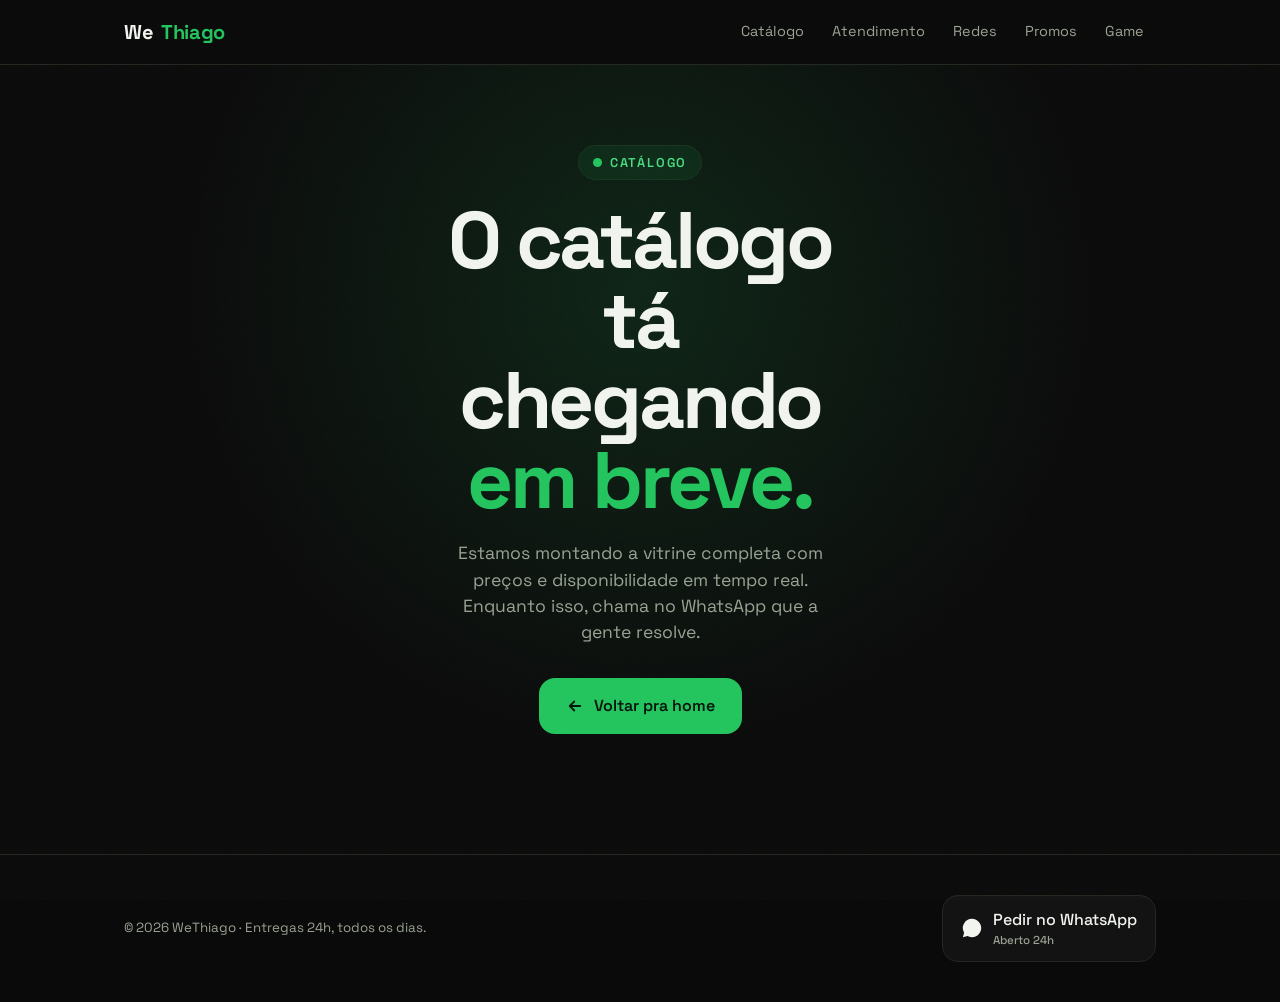
==== catalogo.html @ bdfea1c8 "WeThiago — landing 24h delivery (neon delivery brutalism)" ====
<!DOCTYPE html>
<html lang="pt-BR">
<head>
  <meta charset="UTF-8" />
  <meta name="viewport" content="width=device-width, initial-scale=1.0" />
  <title>WeThiago — Catálogo</title>
  <meta name="description" content="WeThiago · Catálogo · em breve." />
  <link rel="preconnect" href="https://fonts.googleapis.com" />
  <link rel="preconnect" href="https://fonts.gstatic.com" crossorigin />
  <link href="https://fonts.googleapis.com/css2?family=Space+Grotesk:wght@400;500;600;700&display=swap" rel="stylesheet" />
  <link rel="stylesheet" href="style.css" />
</head>
<body>
  <header class="nav">
    <div class="wrap nav__inner">
      <a href="index.html" class="brand">We<span class="dot">Thiago</span></a>
      <nav class="nav__links" id="navLinks">
        <a href="catalogo.html">Catálogo</a>
        <a href="atendimento.html">Atendimento</a>
        <a href="https://www.instagram.com/wethiago" target="_blank" rel="noopener">Redes</a>
        <a href="promos.html">Promos</a>
        <a href="game.html">Game</a>
      </nav>
      <button class="nav__burger" id="burger" aria-label="Abrir menu" aria-expanded="false">
        <svg width="26" height="26" viewBox="0 0 24 24" fill="none" stroke="currentColor" stroke-width="2" stroke-linecap="round"><line x1="4" y1="7" x2="20" y2="7"/><line x1="4" y1="12" x2="20" y2="12"/><line x1="4" y1="17" x2="20" y2="17"/></svg>
      </button>
    </div>
  </header>

  <main class="stub">
    <div class="stub__glow"></div>
    <div class="stub__inner">
      <span class="eyebrow"><span class="pulse"></span> Catálogo</span>
      <h1 style="margin-top:20px">O catálogo tá chegando <span class="accent">em breve.</span></h1>
      <p>Estamos montando a vitrine completa com preços e disponibilidade em tempo real. Enquanto isso, chama no WhatsApp que a gente resolve.</p>
      <a class="btn btn--primary" href="index.html">
        <svg width="18" height="18" viewBox="0 0 24 24" fill="none" stroke="currentColor" stroke-width="2.4" stroke-linecap="round" stroke-linejoin="round"><path d="M19 12H5M11 6l-6 6 6 6"/></svg>
        Voltar pra home
      </a>
    </div>
  </main>

  <footer class="footer">
    <div class="wrap footer__inner">
      <small>© <span id="year"></span> WeThiago · Entregas 24h, todos os dias.</small>
      <a class="badge" href="https://wa.me/5500000000000" target="_blank" rel="noopener">
        <svg width="22" height="22" viewBox="0 0 24 24" fill="currentColor"><path d="M12 2a10 10 0 0 0-8.6 15.1L2 22l5.1-1.3A10 10 0 1 0 12 2Z"/></svg>
        <span>Pedir no WhatsApp<small>Aberto 24h</small></span>
      </a>
    </div>
  </footer>

  <script>
    document.getElementById('year').textContent = new Date().getFullYear();
    const burger = document.getElementById('burger');
    const links = document.getElementById('navLinks');
    burger.addEventListener('click', () => {
      const open = links.classList.toggle('open');
      burger.setAttribute('aria-expanded', open);
    });
  </script>
</body>
</html>
---- style.css ----
/* WeThiago — Neon Delivery Brutalism
   Dark canvas · one toxic-green accent · oversized type · solid rounded buttons */

:root {
  --bg: #0a0a0a;
  --bg-elev: #121312;
  --bg-card: #161816;
  --line: #23271f;
  --fg: #f2f5ef;
  --fg-dim: #9aa393;
  --accent: #22c55e;
  --accent-hi: #4ade80;
  --accent-dim: #16351f;
  --radius: 16px;
  --radius-lg: 24px;
  --maxw: 1080px;
  --font-display: "Space Grotesk", "Geist", system-ui, sans-serif;
  --font-body: "Space Grotesk", system-ui, sans-serif;
}

* { box-sizing: border-box; margin: 0; padding: 0; }

html { scroll-behavior: smooth; }

body {
  background: var(--bg);
  color: var(--fg);
  font-family: var(--font-body);
  line-height: 1.5;
  -webkit-font-smoothing: antialiased;
  overflow-x: hidden;
  position: relative;
}

/* Grain overlay — texture without weight */
body::after {
  content: "";
  position: fixed;
  inset: 0;
  pointer-events: none;
  z-index: 100;
  opacity: 0.035;
  background-image: url("data:image/svg+xml,%3Csvg xmlns='http://www.w3.org/2000/svg' width='120' height='120'%3E%3Cfilter id='n'%3E%3CfeTurbulence type='fractalNoise' baseFrequency='0.9' numOctaves='3'/%3E%3C/filter%3E%3Crect width='100%25' height='100%25' filter='url(%23n)'/%3E%3C/svg%3E");
}

a { color: inherit; text-decoration: none; }

.wrap { width: 100%; max-width: var(--maxw); margin: 0 auto; padding: 0 24px; }

/* ---------- Nav ---------- */
.nav {
  position: sticky;
  top: 0;
  z-index: 50;
  backdrop-filter: blur(12px);
  background: color-mix(in srgb, var(--bg) 82%, transparent);
  border-bottom: 1px solid var(--line);
}
.nav__inner {
  display: flex;
  align-items: center;
  justify-content: space-between;
  height: 64px;
}
.brand {
  font-family: var(--font-display);
  font-weight: 700;
  font-size: 1.25rem;
  letter-spacing: -0.02em;
  display: inline-flex;
  align-items: center;
  gap: 8px;
}
.brand .dot { color: var(--accent); }
.nav__links { display: flex; gap: 4px; }
.nav__links a {
  font-size: 0.9rem;
  color: var(--fg-dim);
  padding: 8px 12px;
  border-radius: 10px;
  transition: color .18s, background .18s;
}
.nav__links a:hover { color: var(--fg); background: var(--bg-elev); }
.nav__burger { display: none; background: none; border: 0; color: var(--fg); cursor: pointer; }

/* ---------- Buttons ---------- */
.btn {
  display: inline-flex;
  align-items: center;
  gap: 10px;
  font-family: var(--font-display);
  font-weight: 600;
  font-size: 1rem;
  padding: 15px 26px;
  border-radius: var(--radius);
  border: 1px solid transparent;
  cursor: pointer;
  transition: transform .16s ease, box-shadow .16s ease, background .16s;
  will-change: transform;
}
.btn:active { transform: translateY(1px); }
.btn--primary {
  background: var(--accent);
  color: #04140a;
  box-shadow: 0 0 0 0 color-mix(in srgb, var(--accent) 60%, transparent);
}
.btn--primary:hover {
  background: var(--accent-hi);
  box-shadow: 0 12px 40px -8px color-mix(in srgb, var(--accent) 70%, transparent);
  transform: translateY(-2px);
}
.btn--ghost {
  background: var(--bg-elev);
  color: var(--fg);
  border-color: var(--line);
}
.btn--ghost:hover { border-color: var(--accent); color: var(--accent-hi); transform: translateY(-2px); }

/* ---------- Hero ---------- */
.hero { position: relative; padding: 88px 0 64px; overflow: hidden; }
.hero__glow {
  position: absolute;
  top: -20%;
  left: 50%;
  transform: translateX(-50%);
  width: 900px;
  height: 900px;
  max-width: 120vw;
  background: radial-gradient(circle, color-mix(in srgb, var(--accent) 22%, transparent) 0%, transparent 62%);
  pointer-events: none;
  z-index: 0;
}
.hero .wrap { position: relative; z-index: 1; }
.eyebrow {
  display: inline-flex;
  align-items: center;
  gap: 8px;
  font-size: 0.8rem;
  font-weight: 600;
  letter-spacing: 0.14em;
  text-transform: uppercase;
  color: var(--accent-hi);
  border: 1px solid var(--accent-dim);
  background: color-mix(in srgb, var(--accent) 8%, transparent);
  padding: 7px 14px;
  border-radius: 999px;
}
.pulse {
  width: 9px; height: 9px; border-radius: 50%;
  background: var(--accent);
  box-shadow: 0 0 0 0 color-mix(in srgb, var(--accent) 70%, transparent);
  animation: pulse 1.8s infinite;
}
@keyframes pulse {
  0% { box-shadow: 0 0 0 0 color-mix(in srgb, var(--accent) 70%, transparent); }
  70% { box-shadow: 0 0 0 12px transparent; }
  100% { box-shadow: 0 0 0 0 transparent; }
}
.hero h1 {
  font-family: var(--font-display);
  font-weight: 700;
  letter-spacing: -0.04em;
  line-height: 0.95;
  font-size: clamp(3rem, 10vw, 7rem);
  margin: 24px 0 20px;
}
.hero h1 .accent { color: var(--accent); text-shadow: 0 0 60px color-mix(in srgb, var(--accent) 50%, transparent); }
.hero__tag {
  font-size: clamp(1.1rem, 2.6vw, 1.5rem);
  color: var(--fg-dim);
  max-width: 32ch;
  margin-bottom: 36px;
}
.hero__tag em { color: var(--fg); font-style: normal; font-weight: 600; }
.hero__cta { display: flex; flex-wrap: wrap; gap: 14px; }

/* ---------- Channels ---------- */
.channels { padding: 20px 0 8px; }
.channels__grid {
  display: grid;
  grid-template-columns: repeat(4, 1fr);
  gap: 12px;
}
.chan {
  display: flex;
  align-items: center;
  gap: 12px;
  padding: 16px 18px;
  background: var(--bg-card);
  border: 1px solid var(--line);
  border-radius: var(--radius);
  font-weight: 500;
  transition: border-color .18s, transform .18s, background .18s;
}
.chan:hover { border-color: var(--accent); transform: translateY(-3px); }
.chan svg { flex: 0 0 22px; color: var(--accent); }
.chan span small { display: block; color: var(--fg-dim); font-size: 0.78rem; font-weight: 400; }
.chan--soon { opacity: 0.55; }
.chan--soon:hover { border-color: var(--line); transform: none; }

/* ---------- Section head ---------- */
.section { padding: 64px 0; }
.section__head { margin-bottom: 32px; }
.section__head h2 {
  font-family: var(--font-display);
  font-weight: 700;
  letter-spacing: -0.03em;
  font-size: clamp(1.8rem, 5vw, 2.75rem);
}
.section__head p { color: var(--fg-dim); margin-top: 8px; }

/* ---------- Feature cards ---------- */
.features {
  display: grid;
  grid-template-columns: repeat(3, 1fr);
  gap: 18px;
}
.card {
  position: relative;
  background: var(--bg-card);
  border: 1px solid var(--line);
  border-radius: var(--radius-lg);
  padding: 32px 28px;
  overflow: hidden;
  transition: border-color .2s, transform .2s;
}
.card::before {
  content: "";
  position: absolute;
  inset: 0;
  background: radial-gradient(120% 80% at 100% 0%, color-mix(in srgb, var(--accent) 10%, transparent), transparent 60%);
  opacity: 0;
  transition: opacity .25s;
}
.card:hover { border-color: var(--accent); transform: translateY(-4px); }
.card:hover::before { opacity: 1; }
.card__icon {
  width: 52px; height: 52px;
  display: grid; place-items: center;
  border-radius: 14px;
  background: var(--accent-dim);
  color: var(--accent-hi);
  margin-bottom: 20px;
}
.card h3 {
  font-family: var(--font-display);
  font-weight: 600;
  font-size: 1.35rem;
  letter-spacing: -0.02em;
  margin-bottom: 8px;
  position: relative;
}
.card p { color: var(--fg-dim); margin-bottom: 20px; position: relative; }
.card__link {
  font-weight: 600;
  color: var(--accent-hi);
  display: inline-flex;
  align-items: center;
  gap: 6px;
  position: relative;
}
.card__link svg { transition: transform .18s; }
.card:hover .card__link svg { transform: translateX(4px); }

/* ---------- Game card ---------- */
.game {
  display: flex;
  flex-wrap: wrap;
  align-items: center;
  justify-content: space-between;
  gap: 24px;
  padding: 40px;
  border-radius: var(--radius-lg);
  border: 1px solid var(--accent-dim);
  background:
    linear-gradient(120deg, color-mix(in srgb, var(--accent) 12%, transparent), transparent 55%),
    var(--bg-card);
}
.game__txt h3 {
  font-family: var(--font-display);
  font-weight: 700;
  font-size: clamp(1.6rem, 4vw, 2.4rem);
  letter-spacing: -0.03em;
}
.game__txt p { color: var(--fg-dim); margin-top: 6px; }

/* ---------- Footer ---------- */
.footer {
  border-top: 1px solid var(--line);
  padding: 40px 0;
  margin-top: 40px;
}
.footer__inner {
  display: flex;
  flex-wrap: wrap;
  align-items: center;
  justify-content: space-between;
  gap: 20px;
}
.footer small { color: var(--fg-dim); }
.badge {
  display: inline-flex;
  align-items: center;
  gap: 10px;
  padding: 12px 18px;
  border: 1px solid var(--line);
  border-radius: var(--radius);
  background: var(--bg-elev);
  font-weight: 500;
  transition: border-color .18s;
}
.badge:hover { border-color: var(--accent); }
.badge small { color: var(--fg-dim); display: block; font-size: 0.72rem; }

/* ---------- Stub pages ---------- */
.stub {
  min-height: 72vh;
  display: grid;
  place-items: center;
  text-align: center;
  padding: 80px 24px;
  position: relative;
}
.stub__glow {
  position: absolute; inset: 0;
  background: radial-gradient(circle at 50% 30%, color-mix(in srgb, var(--accent) 14%, transparent), transparent 55%);
  pointer-events: none;
}
.stub__inner { position: relative; z-index: 1; max-width: 40ch; }
.stub h1 {
  font-family: var(--font-display);
  font-weight: 700;
  letter-spacing: -0.04em;
  font-size: clamp(2.5rem, 8vw, 5rem);
  line-height: 1;
}
.stub h1 .accent { color: var(--accent); }
.stub p { color: var(--fg-dim); margin: 20px 0 32px; font-size: 1.1rem; }

/* ---------- Reveal animation ---------- */
.reveal { opacity: 0; transform: translateY(24px); transition: opacity .6s ease, transform .6s ease; }
.reveal.in { opacity: 1; transform: none; }

/* ---------- Responsive ---------- */
@media (max-width: 860px) {
  .channels__grid { grid-template-columns: repeat(2, 1fr); }
  .features { grid-template-columns: 1fr; }
}
@media (max-width: 640px) {
  .nav__links { display: none; }
  .nav__links.open {
    display: flex;
    position: absolute;
    top: 64px; left: 0; right: 0;
    flex-direction: column;
    background: var(--bg-elev);
    border-bottom: 1px solid var(--line);
    padding: 12px 24px 20px;
  }
  .nav__burger { display: inline-flex; }
  .hero__cta .btn { flex: 1 1 100%; justify-content: center; }
  .game { flex-direction: column; align-items: flex-start; }
  .game .btn { width: 100%; justify-content: center; }
}

@media (prefers-reduced-motion: reduce) {
  * { animation: none !important; transition: none !important; scroll-behavior: auto; }
  .reveal { opacity: 1; transform: none; }
}
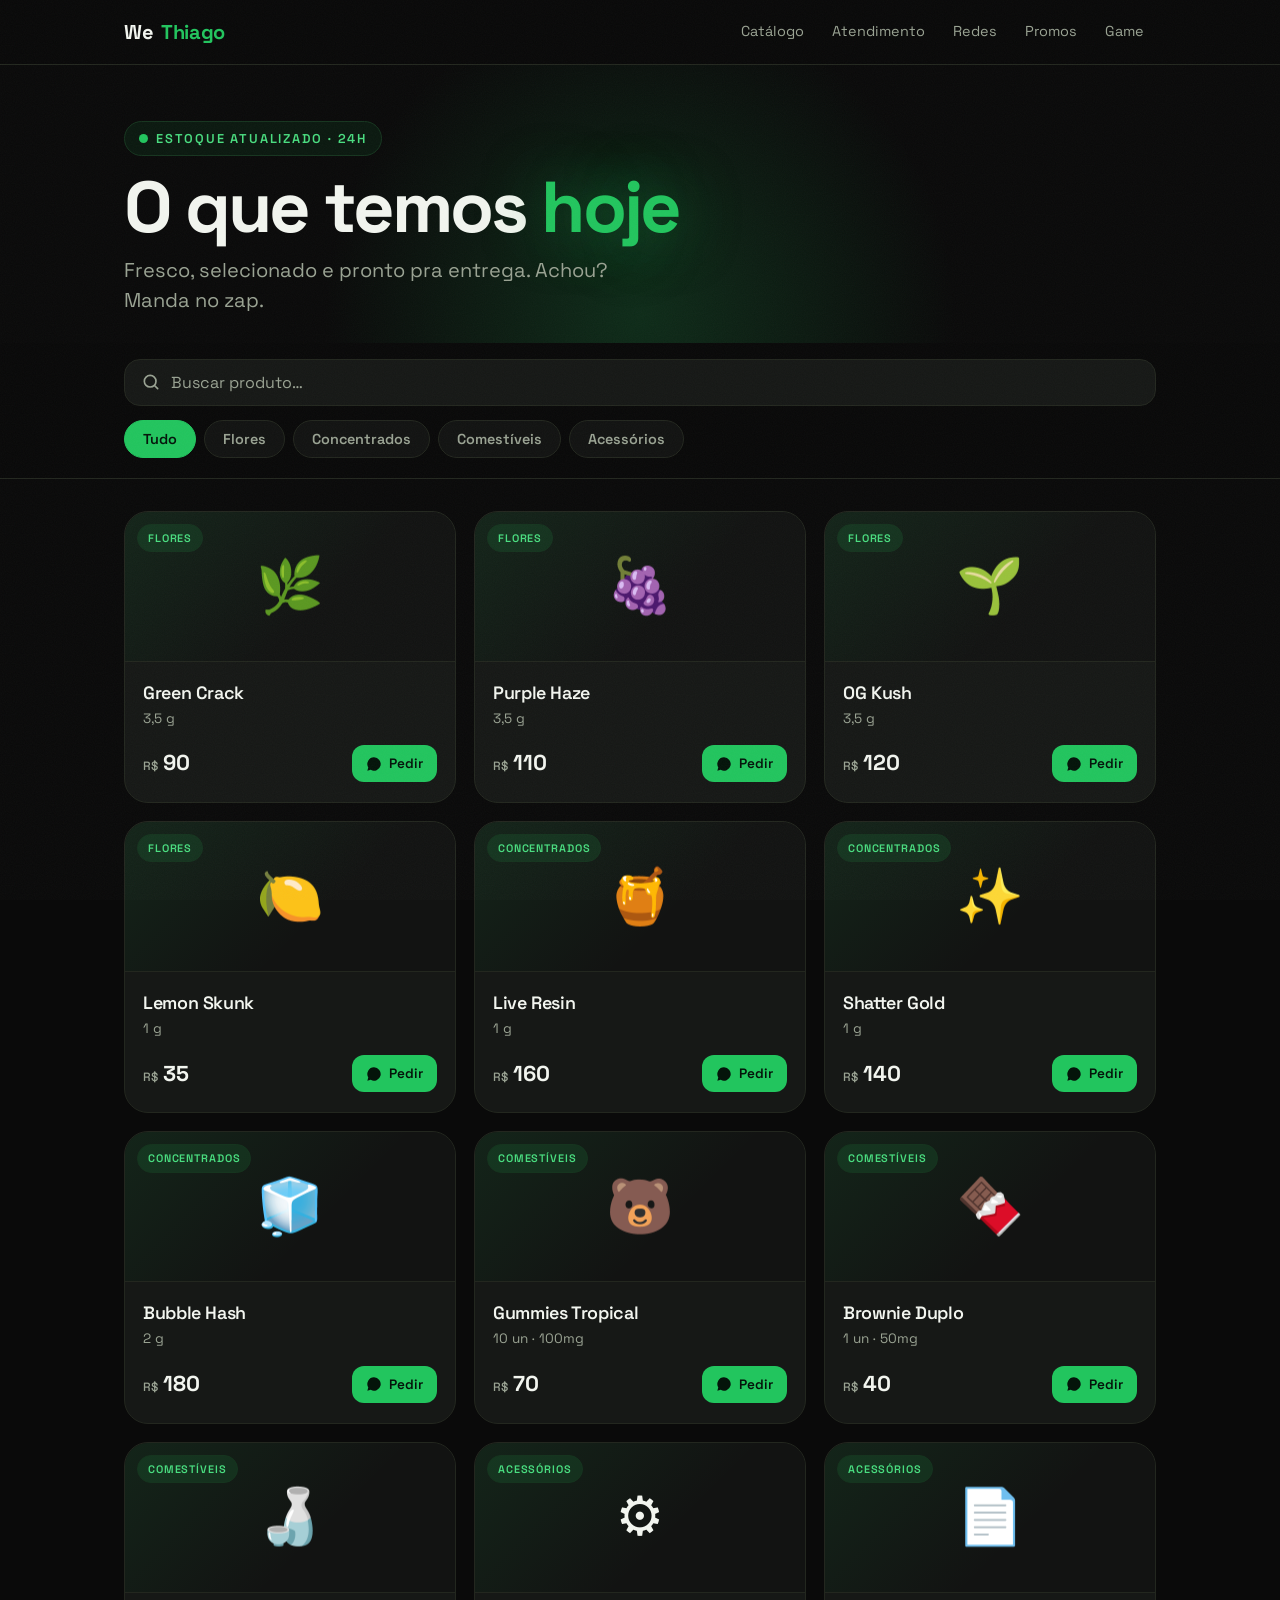
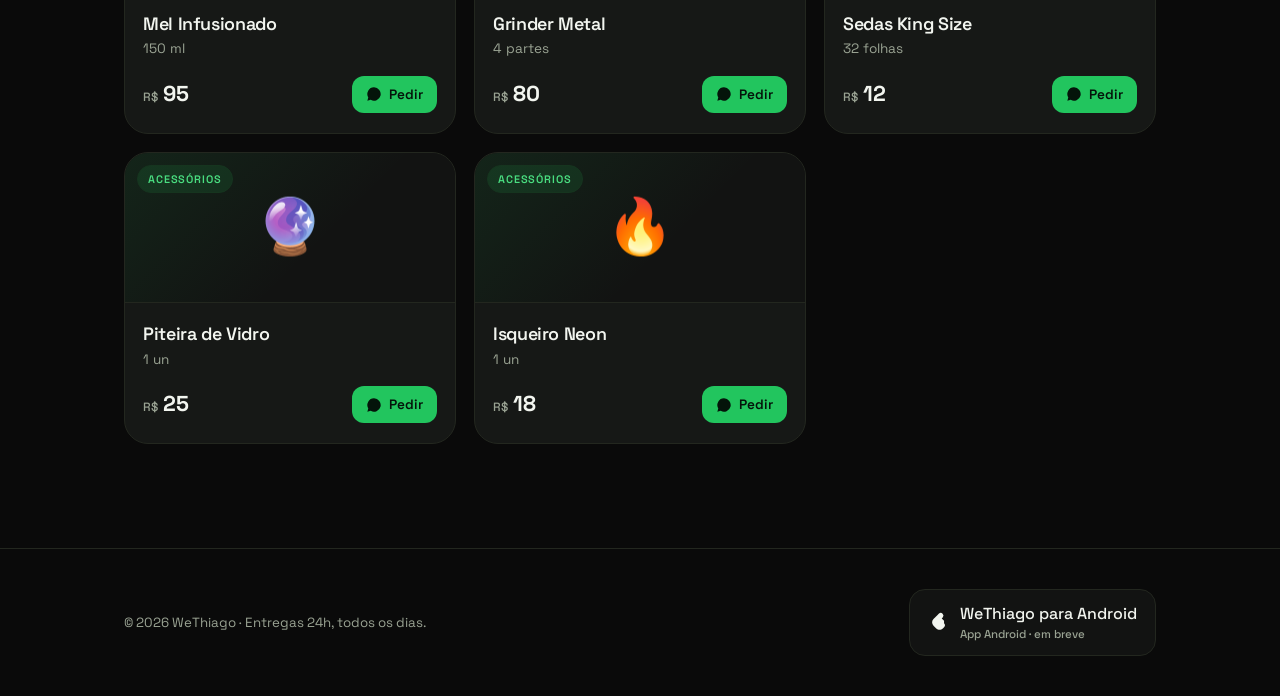
==== commit bb0c5436: "WeThiago — páginas completas: catálogo, atendimento, promos, game" ====
--- a/catalogo.html
+++ b/catalogo.html
@@ -4,13 +4,117 @@
   <meta charset="UTF-8" />
   <meta name="viewport" content="width=device-width, initial-scale=1.0" />
   <title>WeThiago — Catálogo</title>
-  <meta name="description" content="WeThiago · Catálogo · em breve." />
+  <meta name="description" content="Catálogo WeThiago: flores, concentrados, comestíveis e acessórios. Peça direto pelo WhatsApp, 24h." />
   <link rel="preconnect" href="https://fonts.googleapis.com" />
   <link rel="preconnect" href="https://fonts.gstatic.com" crossorigin />
   <link href="https://fonts.googleapis.com/css2?family=Space+Grotesk:wght@400;500;600;700&display=swap" rel="stylesheet" />
   <link rel="stylesheet" href="style.css" />
+  <style>
+    /* ---- Catálogo ---- */
+    .page-hero { padding: 56px 0 28px; position: relative; overflow: hidden; }
+    .page-hero__glow {
+      position: absolute; top: -40%; left: 50%; transform: translateX(-50%);
+      width: 720px; height: 720px; max-width: 120vw;
+      background: radial-gradient(circle, color-mix(in srgb, var(--accent) 18%, transparent) 0%, transparent 62%);
+      pointer-events: none; z-index: 0;
+    }
+    .page-hero .wrap { position: relative; z-index: 1; }
+    .page-hero h1 {
+      font-family: var(--font-display); font-weight: 700; letter-spacing: -0.04em;
+      line-height: 0.98; font-size: clamp(2.4rem, 8vw, 4.5rem); margin: 16px 0 12px;
+    }
+    .page-hero h1 .accent { color: var(--accent); text-shadow: 0 0 60px color-mix(in srgb, var(--accent) 50%, transparent); }
+    .page-hero__tag { color: var(--fg-dim); font-size: clamp(1rem, 2.4vw, 1.25rem); max-width: 40ch; }
+
+    /* Toolbar: search + filters */
+    .toolbar { position: sticky; top: 64px; z-index: 40;
+      background: color-mix(in srgb, var(--bg) 88%, transparent); backdrop-filter: blur(10px);
+      padding: 16px 0; border-bottom: 1px solid var(--line); }
+    .search {
+      display: flex; align-items: center; gap: 10px;
+      background: var(--bg-card); border: 1px solid var(--line); border-radius: var(--radius);
+      padding: 12px 16px; margin-bottom: 14px;
+    }
+    .search svg { flex: 0 0 20px; color: var(--fg-dim); }
+    .search input {
+      flex: 1; background: none; border: 0; outline: none;
+      color: var(--fg); font-family: var(--font-body); font-size: 1rem;
+    }
+    .search input::placeholder { color: var(--fg-dim); }
+    .filters { display: flex; gap: 8px; overflow-x: auto; padding-bottom: 4px; -webkit-overflow-scrolling: touch; scrollbar-width: none; }
+    .filters::-webkit-scrollbar { display: none; }
+    .chip {
+      flex: 0 0 auto; font-family: var(--font-display); font-weight: 600; font-size: 0.9rem;
+      color: var(--fg-dim); background: var(--bg-elev); border: 1px solid var(--line);
+      padding: 9px 18px; border-radius: 999px; cursor: pointer; white-space: nowrap;
+      transition: color .16s, background .16s, border-color .16s, transform .12s;
+    }
+    .chip:hover { color: var(--fg); border-color: var(--accent); }
+    .chip.active { background: var(--accent); color: #04140a; border-color: var(--accent); }
+    .chip:active { transform: translateY(1px); }
+
+    /* Product grid */
+    .catalog { padding: 32px 0 64px; }
+    .grid { display: grid; grid-template-columns: repeat(3, 1fr); gap: 18px; }
+    .prod {
+      display: flex; flex-direction: column; position: relative;
+      background: var(--bg-card); border: 1px solid var(--line); border-radius: var(--radius-lg);
+      overflow: hidden; transition: border-color .2s, transform .2s;
+    }
+    .prod::before {
+      content: ""; position: absolute; inset: 0;
+      background: radial-gradient(120% 80% at 100% 0%, color-mix(in srgb, var(--accent) 9%, transparent), transparent 60%);
+      opacity: 0; transition: opacity .25s; pointer-events: none;
+    }
+    .prod:hover { border-color: var(--accent); transform: translateY(-4px); }
+    .prod:hover::before { opacity: 1; }
+    .prod__art {
+      height: 150px; display: grid; place-items: center; font-size: 3.4rem;
+      background:
+        linear-gradient(135deg, color-mix(in srgb, var(--accent) 10%, transparent), transparent 60%),
+        var(--bg-elev);
+      border-bottom: 1px solid var(--line); position: relative;
+    }
+    .prod__cat {
+      position: absolute; top: 12px; left: 12px;
+      font-family: var(--font-display); font-weight: 600; font-size: 0.68rem;
+      letter-spacing: 0.08em; text-transform: uppercase;
+      color: var(--accent-hi); background: color-mix(in srgb, var(--accent) 12%, transparent);
+      border: 1px solid var(--accent-dim); padding: 5px 10px; border-radius: 999px;
+    }
+    .prod__body { padding: 18px 18px 20px; display: flex; flex-direction: column; flex: 1; position: relative; z-index: 1; }
+    .prod__name { font-family: var(--font-display); font-weight: 600; font-size: 1.12rem; letter-spacing: -0.02em; }
+    .prod__unit { color: var(--fg-dim); font-size: 0.85rem; margin-top: 2px; }
+    .prod__foot { display: flex; align-items: center; justify-content: space-between; gap: 10px; margin-top: auto; padding-top: 16px; }
+    .prod__price { font-family: var(--font-display); font-weight: 700; font-size: 1.35rem; color: var(--fg); }
+    .prod__price small { color: var(--fg-dim); font-weight: 500; font-size: 0.75rem; }
+    .prod__btn {
+      display: inline-flex; align-items: center; gap: 7px;
+      font-family: var(--font-display); font-weight: 600; font-size: 0.85rem;
+      background: var(--accent); color: #04140a; border: 0; cursor: pointer;
+      padding: 10px 14px; border-radius: 12px; transition: background .16s, transform .14s, box-shadow .16s;
+    }
+    .prod__btn:hover { background: var(--accent-hi); transform: translateY(-2px); box-shadow: 0 10px 26px -8px color-mix(in srgb, var(--accent) 65%, transparent); }
+    .prod__btn:active { transform: translateY(0); }
+    .prod__btn svg { flex: 0 0 16px; }
+
+    .empty { text-align: center; color: var(--fg-dim); padding: 60px 0; grid-column: 1 / -1; display: none; }
+    .empty.show { display: block; }
+
+    @media (max-width: 860px) { .grid { grid-template-columns: repeat(2, 1fr); } }
+    @media (max-width: 640px) {
+      .grid { grid-template-columns: repeat(2, 1fr); gap: 12px; }
+      .prod__art { height: 118px; font-size: 2.6rem; }
+      .prod__name { font-size: 1rem; }
+      .prod__price { font-size: 1.15rem; }
+      .prod__btn { padding: 9px 11px; font-size: 0.8rem; }
+    }
+    @media (max-width: 400px) { .grid { grid-template-columns: 1fr; } }
+  </style>
 </head>
 <body>
+
+  <!-- NAV -->
   <header class="nav">
     <div class="wrap nav__inner">
       <a href="index.html" class="brand">We<span class="dot">Thiago</span></a>
@@ -27,37 +131,134 @@
     </div>
   </header>
 
-  <main class="stub">
-    <div class="stub__glow"></div>
-    <div class="stub__inner">
-      <span class="eyebrow"><span class="pulse"></span> Catálogo</span>
-      <h1 style="margin-top:20px">O catálogo tá chegando <span class="accent">em breve.</span></h1>
-      <p>Estamos montando a vitrine completa com preços e disponibilidade em tempo real. Enquanto isso, chama no WhatsApp que a gente resolve.</p>
-      <a class="btn btn--primary" href="index.html">
-        <svg width="18" height="18" viewBox="0 0 24 24" fill="none" stroke="currentColor" stroke-width="2.4" stroke-linecap="round" stroke-linejoin="round"><path d="M19 12H5M11 6l-6 6 6 6"/></svg>
-        Voltar pra home
-      </a>
-    </div>
-  </main>
-
+  <!-- PAGE HERO -->
+  <section class="page-hero">
+    <div class="page-hero__glow"></div>
+    <div class="wrap">
+      <span class="eyebrow"><span class="pulse"></span> Estoque atualizado · 24h</span>
+      <h1>O que temos <span class="accent">hoje</span></h1>
+      <p class="page-hero__tag">Fresco, selecionado e pronto pra entrega. Achou? Manda no zap.</p>
+    </div>
+  </section>
+
+  <!-- TOOLBAR -->
+  <div class="toolbar">
+    <div class="wrap">
+      <label class="search">
+        <svg width="20" height="20" viewBox="0 0 24 24" fill="none" stroke="currentColor" stroke-width="2" stroke-linecap="round"><circle cx="11" cy="11" r="7"/><path d="m20 20-3.5-3.5"/></svg>
+        <input type="search" id="search" placeholder="Buscar produto…" aria-label="Buscar produto" />
+      </label>
+      <div class="filters" id="filters">
+        <button class="chip active" data-cat="all">Tudo</button>
+        <button class="chip" data-cat="Flores">Flores</button>
+        <button class="chip" data-cat="Concentrados">Concentrados</button>
+        <button class="chip" data-cat="Comestíveis">Comestíveis</button>
+        <button class="chip" data-cat="Acessórios">Acessórios</button>
+      </div>
+    </div>
+  </div>
+
+  <!-- CATALOG -->
+  <section class="catalog">
+    <div class="wrap">
+      <div class="grid" id="grid"></div>
+      <p class="empty" id="empty">Nada encontrado por aqui. Tenta outra busca 🌿</p>
+    </div>
+  </section>
+
+  <!-- FOOTER -->
   <footer class="footer">
     <div class="wrap footer__inner">
       <small>© <span id="year"></span> WeThiago · Entregas 24h, todos os dias.</small>
-      <a class="badge" href="https://wa.me/5500000000000" target="_blank" rel="noopener">
-        <svg width="22" height="22" viewBox="0 0 24 24" fill="currentColor"><path d="M12 2a10 10 0 0 0-8.6 15.1L2 22l5.1-1.3A10 10 0 1 0 12 2Z"/></svg>
-        <span>Pedir no WhatsApp<small>Aberto 24h</small></span>
+      <a class="badge" href="game.html">
+        <svg width="22" height="22" viewBox="0 0 24 24" fill="currentColor"><path d="M17.5 9.5 15 7l1.2-1.2a3 3 0 0 0-4.2-4.2L10.7 3 6 7.7c-2 2-2 5.2 0 7.2l3 3c2 2 5.2 2 7.2 0l1.3-1.3a3 3 0 0 0 0-4.2ZM7 17l-3 3"/></svg>
+        <span>WeThiago para Android<small>App Android · em breve</small></span>
       </a>
     </div>
   </footer>
 
   <script>
     document.getElementById('year').textContent = new Date().getFullYear();
+
+    // Mobile menu
     const burger = document.getElementById('burger');
     const links = document.getElementById('navLinks');
     burger.addEventListener('click', () => {
       const open = links.classList.toggle('open');
       burger.setAttribute('aria-expanded', open);
     });
+
+    // ---- Product data ----
+    const WA = 'https://wa.me/5500000000000?text=Quero+';
+    const PRODUCTS = [
+      { name: 'Green Crack',      cat: 'Flores',       unit: '3,5 g',         price: '90',  emoji: '🌿' },
+      { name: 'Purple Haze',      cat: 'Flores',       unit: '3,5 g',         price: '110', emoji: '🍇' },
+      { name: 'OG Kush',          cat: 'Flores',       unit: '3,5 g',         price: '120', emoji: '🌱' },
+      { name: 'Lemon Skunk',      cat: 'Flores',       unit: '1 g',           price: '35',  emoji: '🍋' },
+      { name: 'Live Resin',       cat: 'Concentrados', unit: '1 g',           price: '160', emoji: '🍯' },
+      { name: 'Shatter Gold',     cat: 'Concentrados', unit: '1 g',           price: '140', emoji: '✨' },
+      { name: 'Bubble Hash',      cat: 'Concentrados', unit: '2 g',           price: '180', emoji: '🧊' },
+      { name: 'Gummies Tropical', cat: 'Comestíveis',  unit: '10 un · 100mg', price: '70',  emoji: '🐻' },
+      { name: 'Brownie Duplo',    cat: 'Comestíveis',  unit: '1 un · 50mg',   price: '40',  emoji: '🍫' },
+      { name: 'Mel Infusionado',  cat: 'Comestíveis',  unit: '150 ml',        price: '95',  emoji: '🍶' },
+      { name: 'Grinder Metal',    cat: 'Acessórios',   unit: '4 partes',      price: '80',  emoji: '⚙️' },
+      { name: 'Sedas King Size',  cat: 'Acessórios',   unit: '32 folhas',     price: '12',  emoji: '📄' },
+      { name: 'Piteira de Vidro', cat: 'Acessórios',   unit: '1 un',          price: '25',  emoji: '🔮' },
+      { name: 'Isqueiro Neon',    cat: 'Acessórios',   unit: '1 un',          price: '18',  emoji: '🔥' },
+    ];
+
+    const grid = document.getElementById('grid');
+    const empty = document.getElementById('empty');
+    const searchInput = document.getElementById('search');
+    let activeCat = 'all';
+    let query = '';
+
+    function render() {
+      const q = query.trim().toLowerCase();
+      const items = PRODUCTS.filter(p =>
+        (activeCat === 'all' || p.cat === activeCat) &&
+        (q === '' || p.name.toLowerCase().includes(q))
+      );
+      grid.innerHTML = items.map(p => `
+        <article class="prod">
+          <div class="prod__art">
+            <span class="prod__cat">${p.cat}</span>
+            <span aria-hidden="true">${p.emoji}</span>
+          </div>
+          <div class="prod__body">
+            <h3 class="prod__name">${p.name}</h3>
+            <span class="prod__unit">${p.unit}</span>
+            <div class="prod__foot">
+              <span class="prod__price"><small>R$</small> ${p.price}</span>
+              <button class="prod__btn" data-name="${encodeURIComponent(p.name)}">
+                <svg width="16" height="16" viewBox="0 0 24 24" fill="currentColor"><path d="M12 2a10 10 0 0 0-8.6 15.1L2 22l5.1-1.3A10 10 0 1 0 12 2Z"/></svg>
+                Pedir
+              </button>
+            </div>
+          </div>
+        </article>
+      `).join('');
+      empty.classList.toggle('show', items.length === 0);
+    }
+
+    grid.addEventListener('click', (e) => {
+      const btn = e.target.closest('.prod__btn');
+      if (!btn) return;
+      window.open(WA + btn.dataset.name, '_blank', 'noopener');
+    });
+
+    document.getElementById('filters').addEventListener('click', (e) => {
+      const chip = e.target.closest('.chip');
+      if (!chip) return;
+      document.querySelectorAll('.chip').forEach(c => c.classList.remove('active'));
+      chip.classList.add('active');
+      activeCat = chip.dataset.cat;
+      render();
+    });
+
+    searchInput.addEventListener('input', (e) => { query = e.target.value; render(); });
+
+    render();
   </script>
 </body>
 </html>
